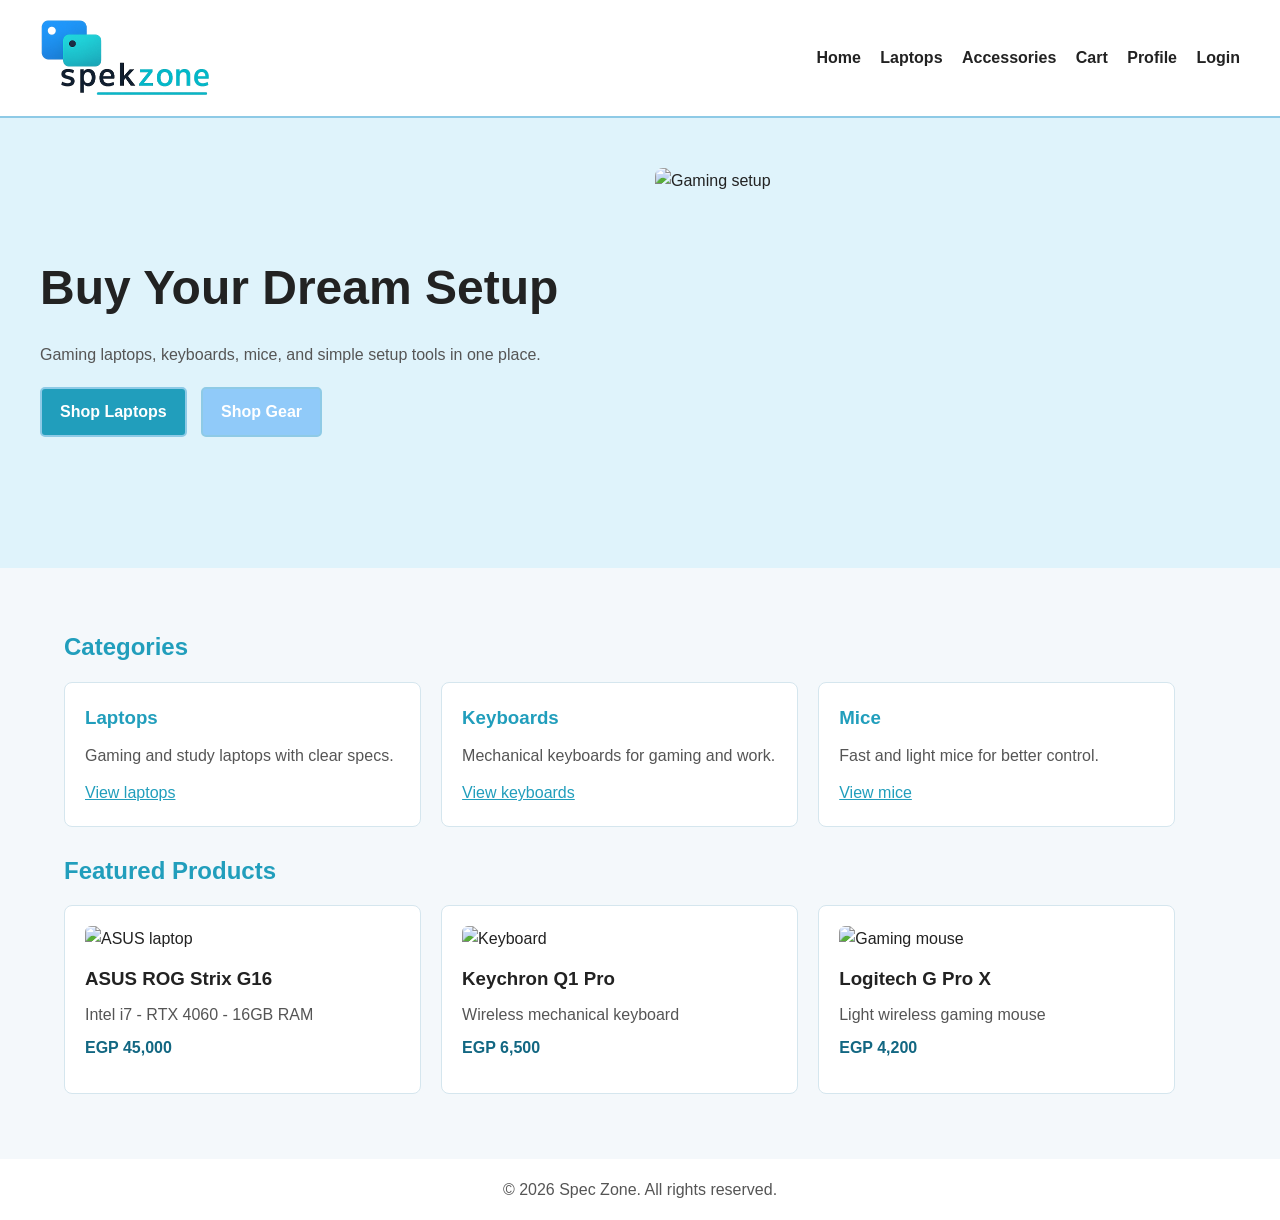
==== final project/index.html @ 88c9b45e "Add files via upload" ====
<!DOCTYPE html>
<html lang="en">
<head>
  <meta charset="UTF-8">
  <title>Spec Zone</title>
  <link rel="stylesheet" href="style.css">
</head>
<body>
  <header>
    <a class="logo" href="index.html">
      <img src="assets/logo-header.png" alt="Spec Zone logo">
    </a>
    <nav>
      <a href="index.html">Home</a>
      <a href="laptops.html">Laptops</a>
      <a href="peripherals.html">Accessories</a>
      <a href="cart.html">Cart</a>
      <a href="profile.html">Profile</a>
      <a href="login.html">Login</a>
    </nav>
  </header>

  <section class="hero">
    <div>
      <h1>Buy Your Dream Setup</h1>
      <p>Gaming laptops, keyboards, mice, and simple setup tools in one place.</p>
      <a class="button" href="laptops.html">Shop Laptops</a>
      <a class="button second" href="peripherals.html">Shop Gear</a>
    </div>
    <img src="https://images.unsplash.com/photo-1598550476439-6847785fcea6?auto=format&fit=crop&w=900&q=80" alt="Gaming setup">
  </section>

  <main>
    <h2 class="title">Categories</h2>
    <div class="cards">
      <div class="card">
        <h3>Laptops</h3>
        <p>Gaming and study laptops with clear specs.</p>
        <a href="laptops.html">View laptops</a>
      </div>
      <div class="card">
        <h3>Keyboards</h3>
        <p>Mechanical keyboards for gaming and work.</p>
        <a href="peripherals.html">View keyboards</a>
      </div>
      <div class="card">
        <h3>Mice</h3>
        <p>Fast and light mice for better control.</p>
        <a href="peripherals.html">View mice</a>
      </div>
    </div>

    <h2 class="title">Featured Products</h2>
    <div class="products">
      <div class="product">
        <img src="https://images.unsplash.com/photo-1603302576837-37561b2e2302?auto=format&fit=crop&w=700&q=80" alt="ASUS laptop">
        <h3>ASUS ROG Strix G16</h3>
        <p>Intel i7 - RTX 4060 - 16GB RAM</p>
        <strong>EGP 45,000</strong>
      </div>
      <div class="product">
        <img src="https://images.unsplash.com/photo-1587829741301-dc798b83add3?auto=format&fit=crop&w=700&q=80" alt="Keyboard">
        <h3>Keychron Q1 Pro</h3>
        <p>Wireless mechanical keyboard</p>
        <strong>EGP 6,500</strong>
      </div>
      <div class="product">
        <img src="https://images.unsplash.com/photo-1615663245857-ac93bb7c39e7?auto=format&fit=crop&w=700&q=80" alt="Gaming mouse">
        <h3>Logitech G Pro X</h3>
        <p>Light wireless gaming mouse</p>
        <strong>EGP 4,200</strong>
      </div>
    </div>
  </main>

  <footer>
    <p>© 2026 Spec Zone. All rights reserved.</p>
  </footer>
</body>
</html>
---- final project/style.css ----
* {
  margin: 0;
  padding: 0;
  box-sizing: border-box;
}

body {
  background-color: #f4f8fb;
  color: #222;
  font-family: Arial, sans-serif;
  line-height: 1.6;
}

header {
  background-color: #ffffff;
  padding: 18px 40px;
  display: flex;
  justify-content: space-between;
  align-items: center;
  border-bottom: 2px solid #8ecae6;
}

.logo img {
  width: 170px;
  height: auto;
  display: block;
}

nav a {
  color: #222;
  text-decoration: none;
  margin-left: 15px;
  font-weight: bold;
}

nav a:hover {
  color: #219ebc;
}

.hero {
  padding: 50px 40px;
  display: flex;
  gap: 30px;
  align-items: center;
  background-color: #dff3fb;
}

.hero div {
  width: 50%;
}

.hero h1 {
  font-size: 48px;
  margin-bottom: 15px;
}

.hero p {
  color: #555;
  margin-bottom: 20px;
}

.hero img {
  width: 50%;
  height: 350px;
  object-fit: cover;
  border-radius: 8px;
}

.button,
.small-button,
button {
  display: inline-block;
  background-color: #219ebc;
  color: white;
  text-decoration: none;
  border: 2px solid #8ecae6;
  padding: 10px 18px;
  border-radius: 5px;
  font-weight: bold;
  cursor: pointer;
}

.second {
  background-color: #90caf9;
  margin-left: 10px;
}

main {
  width: 90%;
  margin: auto;
  padding: 35px 0;
}

.title {
  margin: 25px 0 15px;
  color: #219ebc;
}

.cards,
.products {
  display: flex;
  gap: 20px;
  flex-wrap: wrap;
}

.card,
.product,
.form-box {
  background-color: #ffffff;
  border: 1px solid #d5e6ee;
  border-radius: 8px;
  padding: 20px;
}
.simple-box {
  background-color: #ffffff;
  width: 100%;
  border: 1px solid #d5e6ee;
  border-radius: 8px;
  padding: 20px;
  text-align: center;
}

.card {
  width: 31%;
}

.card h3 {
  color: #219ebc;
  margin-bottom: 10px;
}

.card p {
  color: #555;
  margin-bottom: 12px;
}

.card a {
  color: #219ebc;
}

.product {
  width: 31%;
}

.product img {
  width: 100%;
  height: 180px;
  object-fit: cover;
  border-radius: 6px;
  margin-bottom: 12px;
}

.product h3 {
  margin-bottom: 8px;
}

.product p {
  color: #555;
  margin-bottom: 8px;
}

.product strong {
  display: block;
  color: #126782;
  margin-bottom: 12px;
}

.small-button {
  padding: 8px 14px;
  font-size: 14px;
}

.page-head {
  background-color: #ffffff;
  border-left: 5px solid #8ecae6;
  padding: 25px;
  margin-bottom: 25px;
}

.page-head h1 {
  font-size: 36px;
}

.page-head p {
  color: #555;
}

.form-box,
.simple-box {
  max-width: 500px;
  margin: 25px auto;
}

.form-box h1,
.simple-box h2 {
  margin-bottom: 15px;
  color: #219ebc;
}

label {
  display: block;
  margin-top: 12px;
  margin-bottom: 5px;
}

input,
select {
  width: 100%;
  padding: 10px;
  background-color: #ffffff;
  color: #222;
  border: 1px solid #c7dce5;
  border-radius: 5px;
  margin-bottom: 12px;
}

footer {
  background-color: #ffffff;
  text-align: center;
  padding: 18px;
  color: #555;
  margin-top: 30px;
}

@media (max-width: 800px) {
  header {
    display: block;
    text-align: center;
  }

  nav {
    margin-top: 12px;
  }

  .logo img {
    margin: auto;
  }

  nav a {
    display: inline-block;
    margin: 6px;
  }

  .hero {
    display: block;
  }

  .hero div,
  .hero img {
    width: 100%;
  }

  .hero img {
    margin-top: 20px;
  }

  .card,
  .product {
    width: 100%;
  }
}
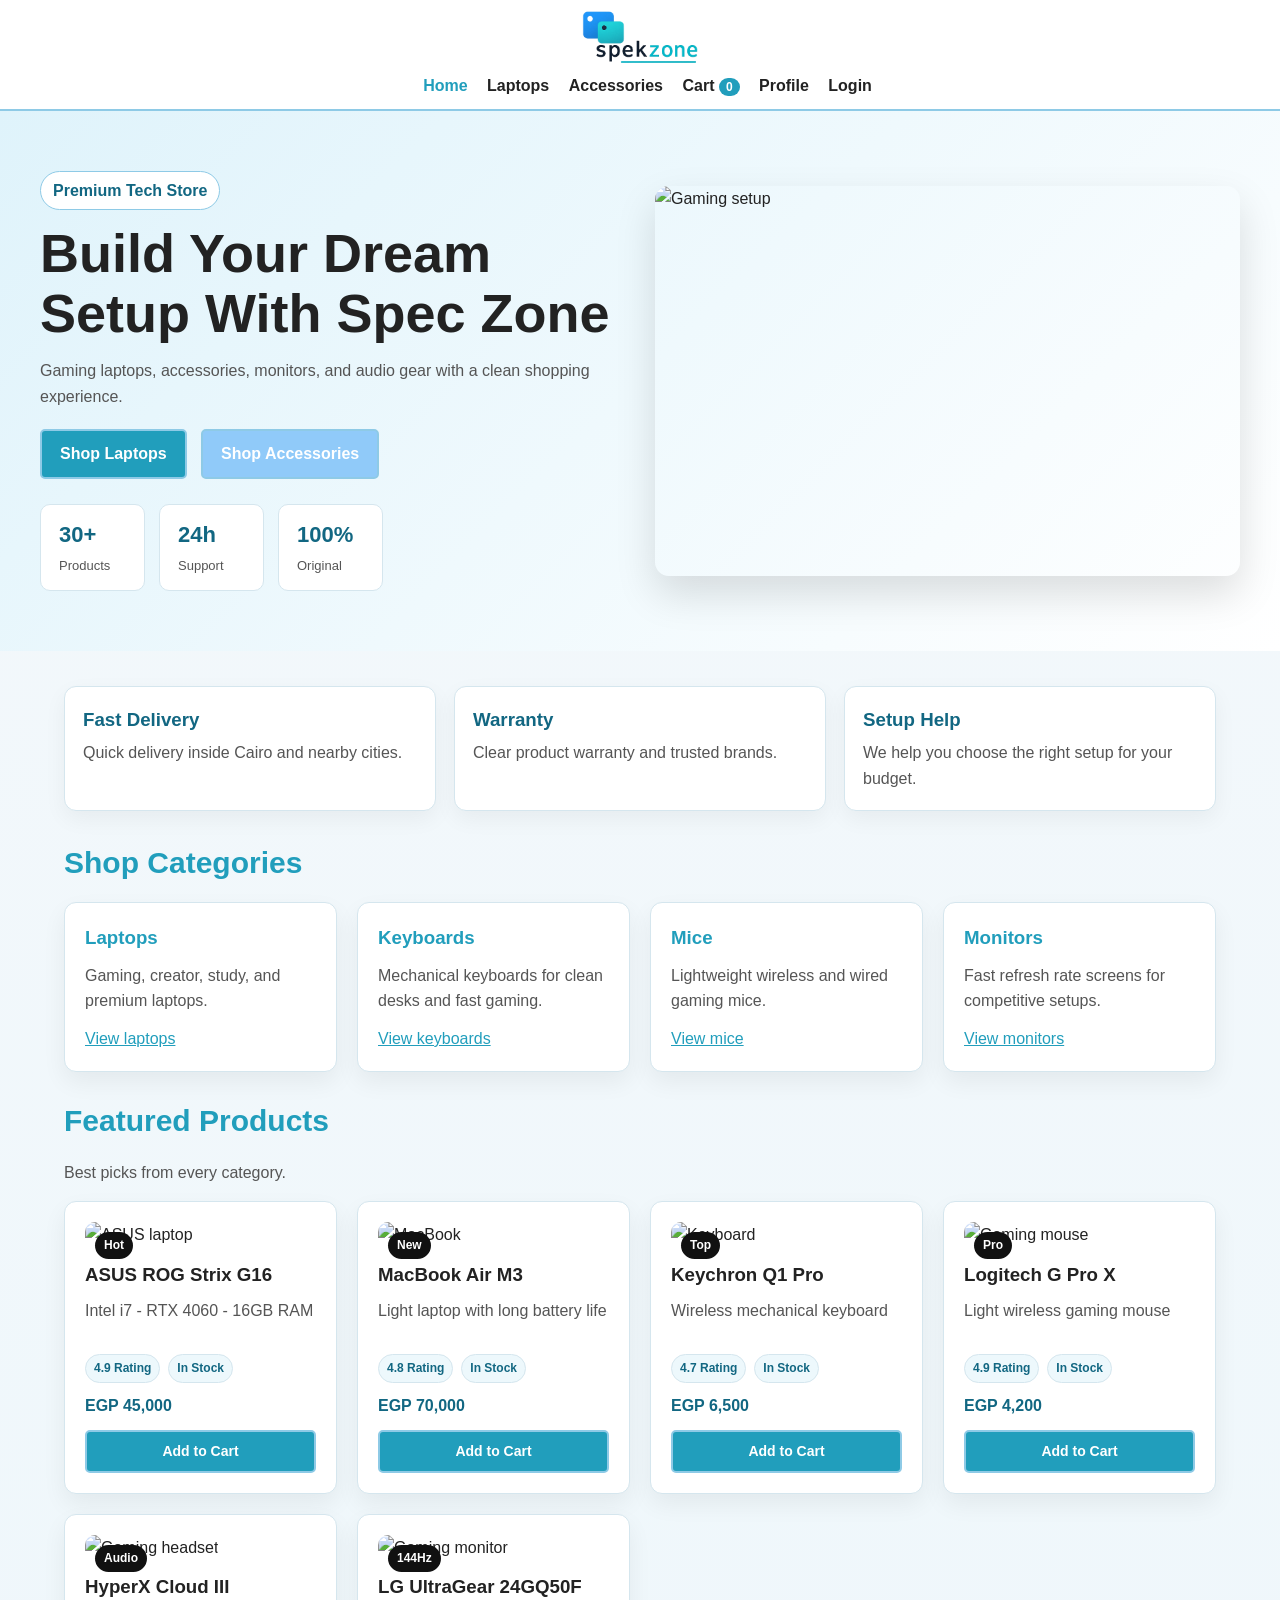
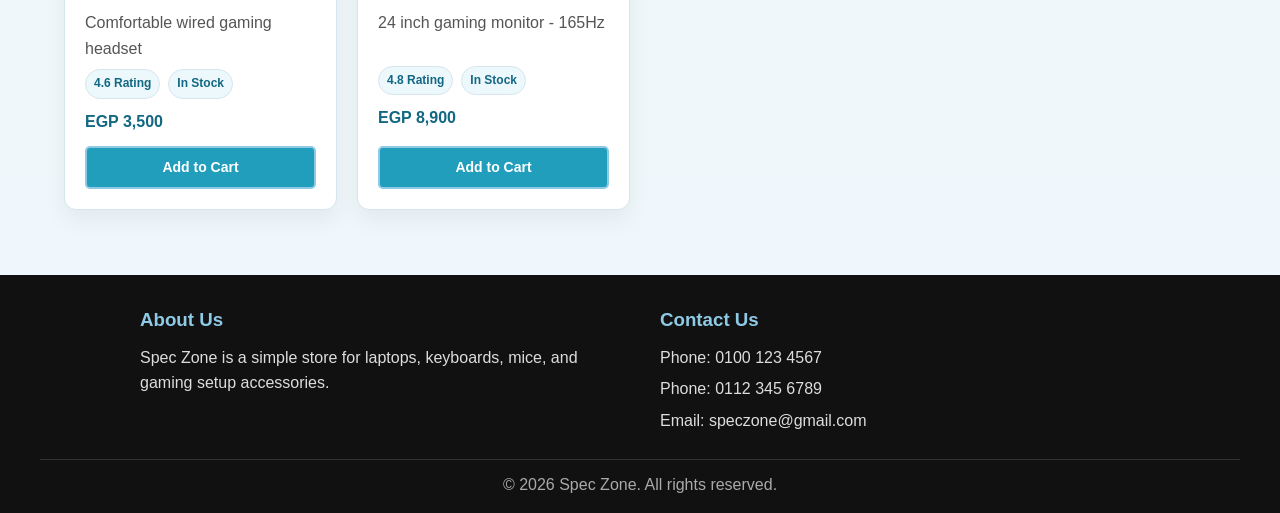
==== commit bd344fd9: "new Final Project" ====
--- a/final project/index.html
+++ b/final project/index.html
@@ -4,6 +4,7 @@
   <meta charset="UTF-8">
   <title>Spec Zone</title>
   <link rel="stylesheet" href="style.css">
+  <script src="script.js" defer></script>
 </head>
 <body>
   <header>
@@ -14,7 +15,7 @@
       <a href="index.html">Home</a>
       <a href="laptops.html">Laptops</a>
       <a href="peripherals.html">Accessories</a>
-      <a href="cart.html">Cart</a>
+      <a href="cart.html">Cart <span class="cart-count">0</span></a>
       <a href="profile.html">Profile</a>
       <a href="login.html">Login</a>
     </nav>
@@ -22,59 +23,154 @@
 
   <section class="hero">
     <div>
-      <h1>Buy Your Dream Setup</h1>
-      <p>Gaming laptops, keyboards, mice, and simple setup tools in one place.</p>
+      <span class="hero-label">Premium Tech Store</span>
+      <h1>Build Your Dream Setup With Spec Zone</h1>
+      <p>Gaming laptops, accessories, monitors, and audio gear with a clean shopping experience.</p>
       <a class="button" href="laptops.html">Shop Laptops</a>
-      <a class="button second" href="peripherals.html">Shop Gear</a>
+      <a class="button second" href="peripherals.html">Shop Accessories</a>
+
+      <div class="hero-stats">
+        <div><b>30+</b><span>Products</span></div>
+        <div><b>24h</b><span>Support</span></div>
+        <div><b>100%</b><span>Original</span></div>
+      </div>
     </div>
     <img src="https://images.unsplash.com/photo-1598550476439-6847785fcea6?auto=format&fit=crop&w=900&q=80" alt="Gaming setup">
   </section>
 
   <main>
-    <h2 class="title">Categories</h2>
+    <section class="trust-row">
+      <div>
+        <h3>Fast Delivery</h3>
+        <p>Quick delivery inside Cairo and nearby cities.</p>
+      </div>
+      <div>
+        <h3>Warranty</h3>
+        <p>Clear product warranty and trusted brands.</p>
+      </div>
+      <div>
+        <h3>Setup Help</h3>
+        <p>We help you choose the right setup for your budget.</p>
+      </div>
+    </section>
+
+    <h2 class="title">Shop Categories</h2>
     <div class="cards">
       <div class="card">
         <h3>Laptops</h3>
-        <p>Gaming and study laptops with clear specs.</p>
+        <p>Gaming, creator, study, and premium laptops.</p>
         <a href="laptops.html">View laptops</a>
       </div>
       <div class="card">
         <h3>Keyboards</h3>
-        <p>Mechanical keyboards for gaming and work.</p>
+        <p>Mechanical keyboards for clean desks and fast gaming.</p>
         <a href="peripherals.html">View keyboards</a>
       </div>
       <div class="card">
         <h3>Mice</h3>
-        <p>Fast and light mice for better control.</p>
+        <p>Lightweight wireless and wired gaming mice.</p>
         <a href="peripherals.html">View mice</a>
+      </div>
+      <div class="card">
+        <h3>Monitors</h3>
+        <p>Fast refresh rate screens for competitive setups.</p>
+        <a href="peripherals.html">View monitors</a>
       </div>
     </div>
 
-    <h2 class="title">Featured Products</h2>
+    <div class="section-head">
+      <h2 class="title">Featured Products</h2>
+      <p>Best picks from every category.</p>
+    </div>
     <div class="products">
       <div class="product">
-        <img src="https://images.unsplash.com/photo-1603302576837-37561b2e2302?auto=format&fit=crop&w=700&q=80" alt="ASUS laptop">
+        <div class="product-image">
+          <span class="badge-text">Hot</span>
+          <img src="https://images.unsplash.com/photo-1603302576837-37561b2e2302?auto=format&fit=crop&w=700&q=80" alt="ASUS laptop">
+        </div>
         <h3>ASUS ROG Strix G16</h3>
         <p>Intel i7 - RTX 4060 - 16GB RAM</p>
+        <div class="product-meta"><span>4.9 Rating</span><span>In Stock</span></div>
         <strong>EGP 45,000</strong>
+        <a class="small-button add-to-cart" href="cart.html">Add to Cart</a>
       </div>
+
       <div class="product">
-        <img src="https://images.unsplash.com/photo-1587829741301-dc798b83add3?auto=format&fit=crop&w=700&q=80" alt="Keyboard">
+        <div class="product-image">
+          <span class="badge-text">New</span>
+          <img src="https://images.unsplash.com/photo-1517336714731-489689fd1ca8?auto=format&fit=crop&w=700&q=80" alt="MacBook">
+        </div>
+        <h3>MacBook Air M3</h3>
+        <p>Light laptop with long battery life</p>
+        <div class="product-meta"><span>4.8 Rating</span><span>In Stock</span></div>
+        <strong>EGP 70,000</strong>
+        <a class="small-button add-to-cart" href="cart.html">Add to Cart</a>
+      </div>
+
+      <div class="product">
+        <div class="product-image">
+          <span class="badge-text">Top</span>
+          <img src="https://images.unsplash.com/photo-1587829741301-dc798b83add3?auto=format&fit=crop&w=700&q=80" alt="Keyboard">
+        </div>
         <h3>Keychron Q1 Pro</h3>
         <p>Wireless mechanical keyboard</p>
+        <div class="product-meta"><span>4.7 Rating</span><span>In Stock</span></div>
         <strong>EGP 6,500</strong>
+        <a class="small-button add-to-cart" href="cart.html">Add to Cart</a>
       </div>
+
       <div class="product">
-        <img src="https://images.unsplash.com/photo-1615663245857-ac93bb7c39e7?auto=format&fit=crop&w=700&q=80" alt="Gaming mouse">
+        <div class="product-image">
+          <span class="badge-text">Pro</span>
+          <img src="https://images.unsplash.com/photo-1615663245857-ac93bb7c39e7?auto=format&fit=crop&w=700&q=80" alt="Gaming mouse">
+        </div>
         <h3>Logitech G Pro X</h3>
         <p>Light wireless gaming mouse</p>
+        <div class="product-meta"><span>4.9 Rating</span><span>In Stock</span></div>
         <strong>EGP 4,200</strong>
+        <a class="small-button add-to-cart" href="cart.html">Add to Cart</a>
+      </div>
+
+      <div class="product">
+        <div class="product-image">
+          <span class="badge-text">Audio</span>
+          <img src="https://images.unsplash.com/photo-1618366712010-f4ae9c647dcb?auto=format&fit=crop&w=700&q=80" alt="Gaming headset">
+        </div>
+        <h3>HyperX Cloud III</h3>
+        <p>Comfortable wired gaming headset</p>
+        <div class="product-meta"><span>4.6 Rating</span><span>In Stock</span></div>
+        <strong>EGP 3,500</strong>
+        <a class="small-button add-to-cart" href="cart.html">Add to Cart</a>
+      </div>
+
+      <div class="product">
+        <div class="product-image">
+          <span class="badge-text">144Hz</span>
+          <img src="https://images.unsplash.com/photo-1527443224154-c4a3942d3acf?auto=format&fit=crop&w=700&q=80" alt="Gaming monitor">
+        </div>
+        <h3>LG UltraGear 24GQ50F</h3>
+        <p>24 inch gaming monitor - 165Hz</p>
+        <div class="product-meta"><span>4.8 Rating</span><span>In Stock</span></div>
+        <strong>EGP 8,900</strong>
+        <a class="small-button add-to-cart" href="cart.html">Add to Cart</a>
       </div>
     </div>
   </main>
 
   <footer>
-    <p>© 2026 Spec Zone. All rights reserved.</p>
+    <div class="footer-content">
+      <div>
+        <h3>About Us</h3>
+        <p>Spec Zone is a simple store for laptops, keyboards, mice, and gaming setup accessories.</p>
+      </div>
+      <div>
+        <h3>Contact Us</h3>
+        <p>Phone: 0100 123 4567</p>
+        <p>Phone: 0112 345 6789</p>
+        <p>Email: speczone@gmail.com</p>
+      </div>
+    </div>
+    <p class="copy">© 2026 Spec Zone. All rights reserved.</p>
   </footer>
 </body>
 </html>
--- a/final project/style.css
+++ b/final project/style.css
@@ -5,7 +5,7 @@
 }
 
 body {
-  background-color: #f4f8fb;
+  background: linear-gradient(180deg, #f4f8fb 0%, #eef7fb 100%);
   color: #222;
   font-family: Arial, sans-serif;
   line-height: 1.6;
@@ -13,16 +13,28 @@
 
 header {
   background-color: #ffffff;
-  padding: 18px 40px;
-  display: flex;
-  justify-content: space-between;
+  padding: 10px 40px;
+  display: flex;
+  flex-direction: column;
+  justify-content: center;
   align-items: center;
+  gap: 8px;
   border-bottom: 2px solid #8ecae6;
+  position: sticky;
+  top: 0;
+  z-index: 10;
+  transition: background-color 0.4s, padding 0.4s, box-shadow 0.4s;
+}
+
+.header-scrolled {
+  background-color: #eaf8fc;
+  padding: 6px 40px;
+  box-shadow: 0 4px 14px rgba(0, 0, 0, 0.25);
 }
 
 .logo img {
-  width: 170px;
-  height: auto;
+  height: 55px;
+  width: auto;
   display: block;
 }
 
@@ -31,18 +43,39 @@
   text-decoration: none;
   margin-left: 15px;
   font-weight: bold;
+  transition: color 0.3s;
 }
 
 nav a:hover {
   color: #219ebc;
 }
 
+nav a.active-link {
+  color: #219ebc;
+}
+
+.cart-count {
+  background-color: #219ebc;
+  color: white;
+  padding: 2px 7px;
+  border-radius: 20px;
+  font-size: 12px;
+}
+
+.header-scrolled nav a {
+  color: #111111;
+}
+
+.header-scrolled nav a:hover {
+  color: #219ebc;
+}
+
 .hero {
-  padding: 50px 40px;
+  padding: 60px 40px;
   display: flex;
   gap: 30px;
   align-items: center;
-  background-color: #dff3fb;
+  background: linear-gradient(135deg, #dff3fb, #ffffff);
 }
 
 .hero div {
@@ -50,8 +83,9 @@
 }
 
 .hero h1 {
-  font-size: 48px;
+  font-size: 54px;
   margin-bottom: 15px;
+  line-height: 1.1;
 }
 
 .hero p {
@@ -61,9 +95,47 @@
 
 .hero img {
   width: 50%;
-  height: 350px;
+  height: 390px;
   object-fit: cover;
-  border-radius: 8px;
+  border-radius: 14px;
+  box-shadow: 0 18px 40px rgba(0, 0, 0, 0.13);
+}
+
+.hero-label {
+  display: inline-block;
+  color: #126782;
+  background-color: #ffffff;
+  border: 1px solid #8ecae6;
+  padding: 6px 12px;
+  border-radius: 20px;
+  margin-bottom: 14px;
+  font-weight: bold;
+}
+
+.hero-stats {
+  display: flex;
+  gap: 14px;
+  margin-top: 25px;
+}
+
+.hero-stats div {
+  width: auto;
+  background-color: white;
+  border: 1px solid #d5e6ee;
+  border-radius: 10px;
+  padding: 12px 18px;
+  min-width: 105px;
+}
+
+.hero-stats b {
+  display: block;
+  color: #126782;
+  font-size: 22px;
+}
+
+.hero-stats span {
+  color: #555;
+  font-size: 13px;
 }
 
 .button,
@@ -78,6 +150,18 @@
   border-radius: 5px;
   font-weight: bold;
   cursor: pointer;
+  transition: 0.3s;
+}
+
+.button:hover,
+.small-button:hover,
+button:hover {
+  background-color: #126782;
+}
+
+.add-to-cart.added {
+  background-color: #2a9d8f;
+  border-color: #2a9d8f;
 }
 
 .second {
@@ -94,13 +178,21 @@
 .title {
   margin: 25px 0 15px;
   color: #219ebc;
+  font-size: 30px;
 }
 
 .cards,
 .products {
-  display: flex;
+  display: grid;
   gap: 20px;
-  flex-wrap: wrap;
+}
+
+.cards {
+  grid-template-columns: repeat(auto-fit, minmax(220px, 1fr));
+}
+
+.products {
+  grid-template-columns: repeat(auto-fit, minmax(250px, 1fr));
 }
 
 .card,
@@ -108,8 +200,9 @@
 .form-box {
   background-color: #ffffff;
   border: 1px solid #d5e6ee;
-  border-radius: 8px;
+  border-radius: 12px;
   padding: 20px;
+  box-shadow: 0 10px 25px rgba(0, 0, 0, 0.06);
 }
 .simple-box {
   background-color: #ffffff;
@@ -120,8 +213,116 @@
   text-align: center;
 }
 
-.card {
-  width: 31%;
+.cart-page {
+  display: grid;
+  grid-template-columns: 2fr 1fr;
+  gap: 25px;
+  align-items: start;
+}
+
+.cart-items {
+  display: grid;
+  gap: 18px;
+}
+
+.cart-item {
+  background-color: #ffffff;
+  border: 1px solid #d5e6ee;
+  border-radius: 10px;
+  padding: 16px;
+  display: grid;
+  grid-template-columns: 120px 1fr auto;
+  gap: 18px;
+  align-items: center;
+  box-shadow: 0 8px 20px rgba(0, 0, 0, 0.06);
+}
+
+.cart-item img {
+  width: 120px;
+  height: 90px;
+  object-fit: cover;
+  border-radius: 8px;
+}
+
+.cart-details h3 {
+  color: #126782;
+  margin-bottom: 5px;
+}
+
+.cart-details p {
+  color: #555;
+  margin-bottom: 6px;
+}
+
+.cart-details strong {
+  color: #219ebc;
+}
+
+.cart-controls {
+  display: flex;
+  align-items: center;
+  gap: 8px;
+}
+
+.qty-btn {
+  padding: 7px 12px;
+}
+
+.cart-controls span {
+  font-weight: bold;
+  min-width: 25px;
+  text-align: center;
+}
+
+.remove-btn,
+.dark-button {
+  background-color: #111111;
+  border-color: #111111;
+}
+
+.cart-summary {
+  background-color: #ffffff;
+  border: 2px solid #8ecae6;
+  border-radius: 10px;
+  padding: 22px;
+  position: sticky;
+  top: 120px;
+  box-shadow: 0 8px 25px rgba(0, 0, 0, 0.08);
+}
+
+.cart-summary h2 {
+  color: #126782;
+  margin-bottom: 15px;
+}
+
+.cart-summary p {
+  display: flex;
+  justify-content: space-between;
+  border-bottom: 1px solid #e1eef3;
+  padding: 10px 0;
+}
+
+.cart-summary button {
+  width: 100%;
+  margin-top: 12px;
+}
+
+.empty-cart {
+  background-color: #ffffff;
+  border: 1px solid #d5e6ee;
+  border-radius: 10px;
+  padding: 30px;
+  text-align: center;
+}
+
+.empty-cart h2 {
+  color: #126782;
+  margin-bottom: 8px;
+}
+
+.empty-cart p {
+  color: #555;
+  margin-bottom: 15px;
 }
 
 .card h3 {
@@ -139,15 +340,41 @@
 }
 
 .product {
-  width: 31%;
+  position: relative;
+  display: flex;
+  flex-direction: column;
+  transition: transform 0.3s, box-shadow 0.3s;
+}
+
+.product:hover,
+.product-hover {
+  transform: translateY(-6px);
+  box-shadow: 0 16px 35px rgba(0, 0, 0, 0.12);
 }
 
 .product img {
   width: 100%;
   height: 180px;
   object-fit: cover;
-  border-radius: 6px;
+  border-radius: 10px;
   margin-bottom: 12px;
+}
+
+.product-image {
+  position: relative;
+}
+
+.badge-text {
+  position: absolute;
+  top: 10px;
+  left: 10px;
+  background-color: #111111;
+  color: white;
+  padding: 4px 9px;
+  border-radius: 20px;
+  font-size: 12px;
+  font-weight: bold;
+  z-index: 1;
 }
 
 .product h3 {
@@ -157,6 +384,24 @@
 .product p {
   color: #555;
   margin-bottom: 8px;
+  min-height: 48px;
+}
+
+.product-meta {
+  display: flex;
+  gap: 8px;
+  flex-wrap: wrap;
+  margin-bottom: 10px;
+}
+
+.product-meta span {
+  background-color: #edf8fc;
+  color: #126782;
+  border: 1px solid #d5e6ee;
+  padding: 4px 8px;
+  border-radius: 20px;
+  font-size: 12px;
+  font-weight: bold;
 }
 
 .product strong {
@@ -168,13 +413,17 @@
 .small-button {
   padding: 8px 14px;
   font-size: 14px;
+  margin-top: auto;
+  text-align: center;
 }
 
 .page-head {
-  background-color: #ffffff;
+  background: linear-gradient(135deg, #ffffff, #eaf8fc);
   border-left: 5px solid #8ecae6;
   padding: 25px;
   margin-bottom: 25px;
+  border-radius: 12px;
+  box-shadow: 0 8px 22px rgba(0, 0, 0, 0.05);
 }
 
 .page-head h1 {
@@ -183,6 +432,51 @@
 
 .page-head p {
   color: #555;
+}
+
+.section-head p {
+  color: #555;
+  margin-bottom: 15px;
+}
+
+.trust-row {
+  display: grid;
+  grid-template-columns: repeat(3, 1fr);
+  gap: 18px;
+  margin-bottom: 28px;
+}
+
+.trust-row div {
+  background-color: #ffffff;
+  border: 1px solid #d5e6ee;
+  border-radius: 12px;
+  padding: 18px;
+  box-shadow: 0 8px 22px rgba(0, 0, 0, 0.05);
+}
+
+.trust-row h3 {
+  color: #126782;
+  margin-bottom: 6px;
+}
+
+.trust-row p {
+  color: #555;
+}
+
+.shop-tools {
+  display: grid;
+  grid-template-columns: 1fr 240px;
+  gap: 15px;
+  margin-bottom: 25px;
+  background-color: #ffffff;
+  border: 1px solid #d5e6ee;
+  border-radius: 12px;
+  padding: 16px;
+  box-shadow: 0 8px 22px rgba(0, 0, 0, 0.05);
+}
+
+.hidden-product {
+  display: none;
 }
 
 .form-box,
@@ -191,6 +485,90 @@
   margin: 25px auto;
 }
 
+.profile-box {
+  max-width: 850px;
+  margin: 25px auto;
+  background-color: #ffffff;
+  border: 2px solid #8ecae6;
+  border-radius: 8px;
+  padding: 28px;
+  box-shadow: 0 8px 25px rgba(0, 0, 0, 0.08);
+}
+
+.profile-top {
+  display: flex;
+  align-items: center;
+  gap: 18px;
+  border-bottom: 1px solid #d5e6ee;
+  padding-bottom: 18px;
+  margin-bottom: 20px;
+}
+
+.profile-avatar {
+  width: 75px;
+  height: 75px;
+  background-color: #219ebc;
+  color: white;
+  border-radius: 50%;
+  display: flex;
+  align-items: center;
+  justify-content: center;
+  font-size: 24px;
+  font-weight: bold;
+}
+
+.profile-top h2 {
+  color: #126782;
+  margin-bottom: 5px;
+}
+
+.profile-top p {
+  color: #666;
+}
+
+.profile-info {
+  display: grid;
+  grid-template-columns: repeat(2, 1fr);
+  gap: 15px;
+  margin-bottom: 20px;
+}
+
+.profile-info div,
+.profile-section {
+  border: 1px solid #d5e6ee;
+  background-color: #f8fcfe;
+  border-radius: 8px;
+  padding: 15px;
+}
+
+.profile-info span {
+  display: block;
+  color: #219ebc;
+  font-weight: bold;
+  margin-bottom: 5px;
+}
+
+.profile-info p,
+.profile-section p {
+  color: #333;
+}
+
+.profile-section {
+  margin-bottom: 15px;
+}
+
+.profile-section h3 {
+  color: #126782;
+  margin-bottom: 8px;
+}
+
+.profile-actions {
+  display: flex;
+  gap: 12px;
+  justify-content: center;
+  margin-top: 20px;
+}
+
 .form-box h1,
 .simple-box h2 {
   margin-bottom: 15px;
@@ -214,18 +592,59 @@
   margin-bottom: 12px;
 }
 
+.account-link {
+  margin-top: 15px;
+  text-align: center;
+  color: #555;
+}
+
+.account-link a {
+  color: #219ebc;
+  font-weight: bold;
+}
+
 footer {
-  background-color: #ffffff;
+  background-color: #111111;
+  padding: 30px 40px 15px;
+  color: #eeeeee;
+  margin-top: 30px;
+}
+
+.footer-content {
+  display: flex;
+  justify-content: space-between;
+  gap: 30px;
+  max-width: 1000px;
+  margin: auto;
+}
+
+.footer-content div {
+  width: 48%;
+}
+
+.footer-content h3 {
+  color: #8ecae6;
+  margin-bottom: 10px;
+}
+
+.footer-content p {
+  color: #dddddd;
+  margin-bottom: 6px;
+}
+
+.copy {
   text-align: center;
-  padding: 18px;
-  color: #555;
-  margin-top: 30px;
+  color: #aaaaaa;
+  margin-top: 20px;
+  border-top: 1px solid #333333;
+  padding-top: 12px;
 }
 
 @media (max-width: 800px) {
   header {
-    display: block;
+    display: flex;
     text-align: center;
+    padding: 10px 20px;
   }
 
   nav {
@@ -234,6 +653,7 @@
 
   .logo img {
     margin: auto;
+    height: 48px;
   }
 
   nav a {
@@ -254,8 +674,59 @@
     margin-top: 20px;
   }
 
-  .card,
-  .product {
+  .hero-stats,
+  .trust-row,
+  .shop-tools {
+    grid-template-columns: 1fr;
+    display: grid;
+  }
+
+  .cart-page,
+  .cart-item {
+    display: block;
+  }
+
+  .cart-item img {
     width: 100%;
-  }
-}
+    height: 160px;
+    margin-bottom: 12px;
+  }
+
+  .cart-controls {
+    margin-top: 12px;
+    justify-content: center;
+    flex-wrap: wrap;
+  }
+
+  .cart-summary {
+    position: static;
+  }
+
+  .profile-top,
+  .profile-actions {
+    display: block;
+    text-align: center;
+  }
+
+  .profile-avatar {
+    margin: 0 auto 12px;
+  }
+
+  .profile-info {
+    grid-template-columns: 1fr;
+  }
+
+  .profile-actions .button {
+    margin: 6px;
+  }
+
+  .footer-content {
+    display: block;
+    text-align: center;
+  }
+
+  .footer-content div {
+    width: 100%;
+    margin-bottom: 20px;
+  }
+}
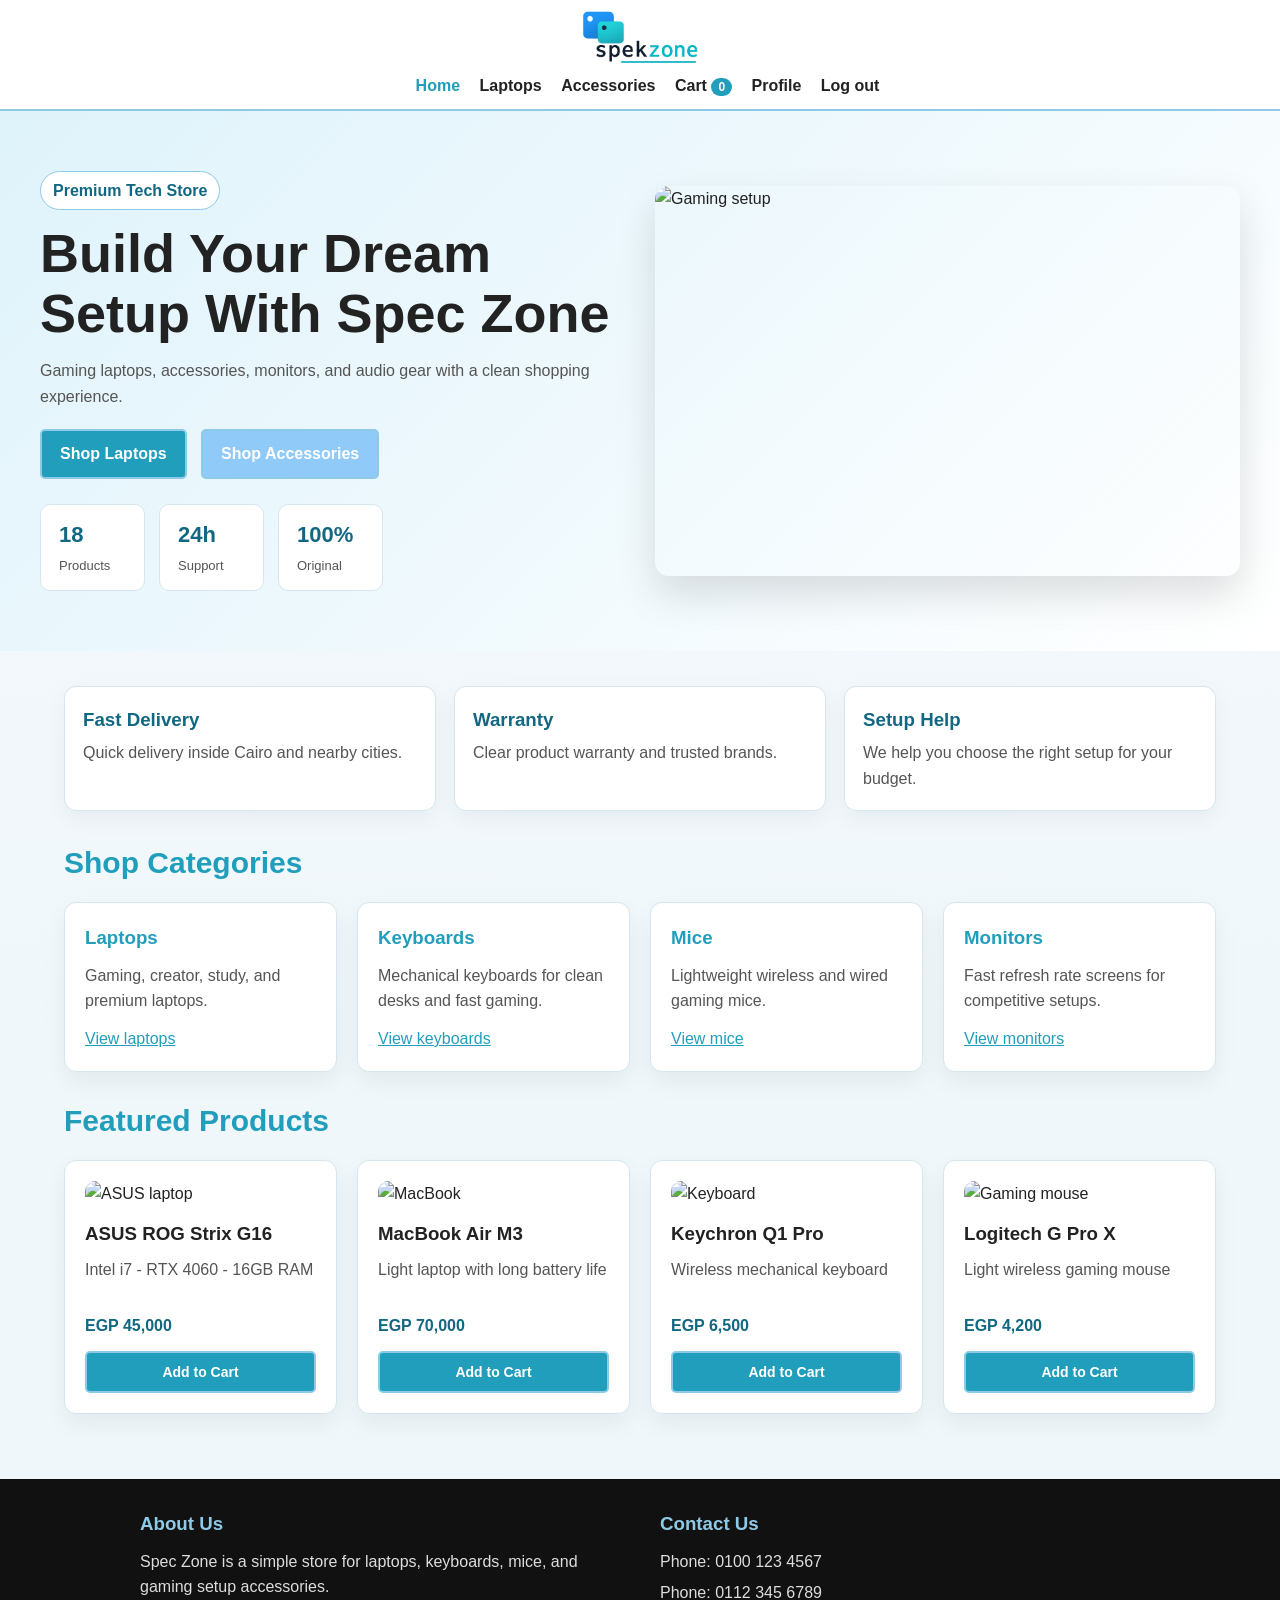
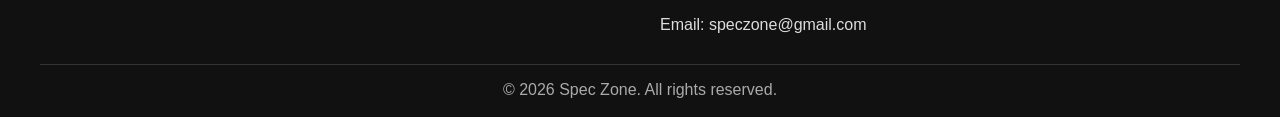
==== commit cf08808a: "Update index.html" ====
--- a/final project/index.html
+++ b/final project/index.html
@@ -17,7 +17,7 @@
       <a href="peripherals.html">Accessories</a>
       <a href="cart.html">Cart <span class="cart-count">0</span></a>
       <a href="profile.html">Profile</a>
-      <a href="login.html">Login</a>
+      <a class="logout-link" href="login.html">Log out</a>
     </nav>
   </header>
 
@@ -30,7 +30,7 @@
       <a class="button second" href="peripherals.html">Shop Accessories</a>
 
       <div class="hero-stats">
-        <div><b>30+</b><span>Products</span></div>
+        <div><b>18</b><span>Products</span></div>
         <div><b>24h</b><span>Support</span></div>
         <div><b>100%</b><span>Original</span></div>
       </div>
@@ -78,83 +78,41 @@
       </div>
     </div>
 
-    <div class="section-head">
-      <h2 class="title">Featured Products</h2>
-      <p>Best picks from every category.</p>
-    </div>
+    <h2 class="title">Featured Products</h2>
     <div class="products">
       <div class="product">
-        <div class="product-image">
-          <span class="badge-text">Hot</span>
-          <img src="https://images.unsplash.com/photo-1603302576837-37561b2e2302?auto=format&fit=crop&w=700&q=80" alt="ASUS laptop">
-        </div>
+        <div class="product-image"><img src="https://images.unsplash.com/photo-1603302576837-37561b2e2302?auto=format&fit=crop&w=700&q=80" alt="ASUS laptop"></div>
         <h3>ASUS ROG Strix G16</h3>
         <p>Intel i7 - RTX 4060 - 16GB RAM</p>
-        <div class="product-meta"><span>4.9 Rating</span><span>In Stock</span></div>
         <strong>EGP 45,000</strong>
         <a class="small-button add-to-cart" href="cart.html">Add to Cart</a>
       </div>
 
       <div class="product">
-        <div class="product-image">
-          <span class="badge-text">New</span>
-          <img src="https://images.unsplash.com/photo-1517336714731-489689fd1ca8?auto=format&fit=crop&w=700&q=80" alt="MacBook">
-        </div>
+        <div class="product-image"><img src="https://images.unsplash.com/photo-1517336714731-489689fd1ca8?auto=format&fit=crop&w=700&q=80" alt="MacBook"></div>
         <h3>MacBook Air M3</h3>
         <p>Light laptop with long battery life</p>
-        <div class="product-meta"><span>4.8 Rating</span><span>In Stock</span></div>
         <strong>EGP 70,000</strong>
         <a class="small-button add-to-cart" href="cart.html">Add to Cart</a>
       </div>
 
       <div class="product">
-        <div class="product-image">
-          <span class="badge-text">Top</span>
-          <img src="https://images.unsplash.com/photo-1587829741301-dc798b83add3?auto=format&fit=crop&w=700&q=80" alt="Keyboard">
-        </div>
+        <div class="product-image"><img src="https://images.unsplash.com/photo-1587829741301-dc798b83add3?auto=format&fit=crop&w=700&q=80" alt="Keyboard"></div>
         <h3>Keychron Q1 Pro</h3>
         <p>Wireless mechanical keyboard</p>
-        <div class="product-meta"><span>4.7 Rating</span><span>In Stock</span></div>
         <strong>EGP 6,500</strong>
         <a class="small-button add-to-cart" href="cart.html">Add to Cart</a>
       </div>
 
       <div class="product">
-        <div class="product-image">
-          <span class="badge-text">Pro</span>
-          <img src="https://images.unsplash.com/photo-1615663245857-ac93bb7c39e7?auto=format&fit=crop&w=700&q=80" alt="Gaming mouse">
-        </div>
+        <div class="product-image"><img src="https://images.unsplash.com/photo-1615663245857-ac93bb7c39e7?auto=format&fit=crop&w=700&q=80" alt="Gaming mouse"></div>
         <h3>Logitech G Pro X</h3>
         <p>Light wireless gaming mouse</p>
-        <div class="product-meta"><span>4.9 Rating</span><span>In Stock</span></div>
         <strong>EGP 4,200</strong>
         <a class="small-button add-to-cart" href="cart.html">Add to Cart</a>
       </div>
+    </div>
 
-      <div class="product">
-        <div class="product-image">
-          <span class="badge-text">Audio</span>
-          <img src="https://images.unsplash.com/photo-1618366712010-f4ae9c647dcb?auto=format&fit=crop&w=700&q=80" alt="Gaming headset">
-        </div>
-        <h3>HyperX Cloud III</h3>
-        <p>Comfortable wired gaming headset</p>
-        <div class="product-meta"><span>4.6 Rating</span><span>In Stock</span></div>
-        <strong>EGP 3,500</strong>
-        <a class="small-button add-to-cart" href="cart.html">Add to Cart</a>
-      </div>
-
-      <div class="product">
-        <div class="product-image">
-          <span class="badge-text">144Hz</span>
-          <img src="https://images.unsplash.com/photo-1527443224154-c4a3942d3acf?auto=format&fit=crop&w=700&q=80" alt="Gaming monitor">
-        </div>
-        <h3>LG UltraGear 24GQ50F</h3>
-        <p>24 inch gaming monitor - 165Hz</p>
-        <div class="product-meta"><span>4.8 Rating</span><span>In Stock</span></div>
-        <strong>EGP 8,900</strong>
-        <a class="small-button add-to-cart" href="cart.html">Add to Cart</a>
-      </div>
-    </div>
   </main>
 
   <footer>
